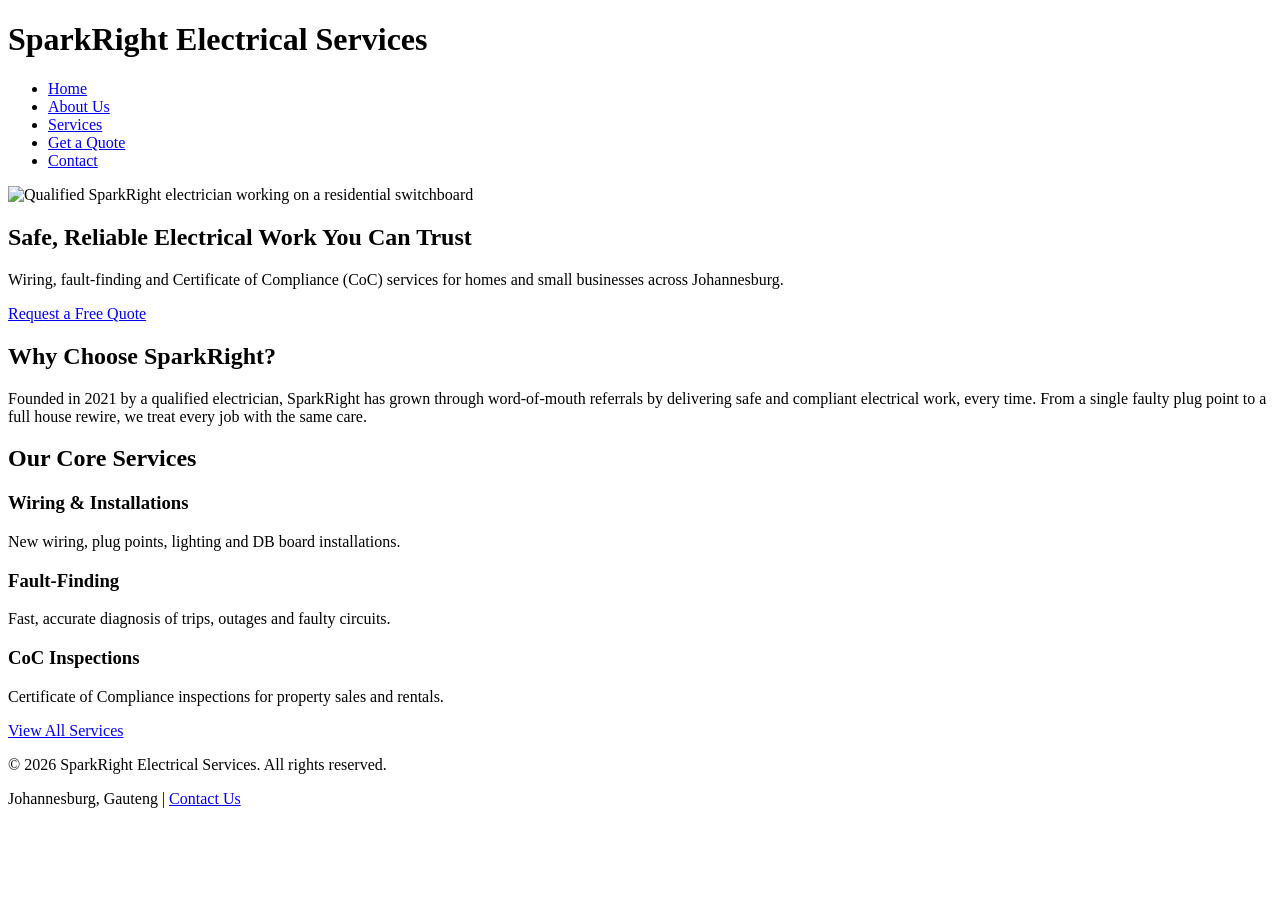
==== index.html @ 02b432ce "Add all HTML pages with semantic structure and navigation" ====
<!DOCTYPE html>
<html lang="en">
<head>
    <meta charset="UTF-8">
    <meta name="viewport" content="width=device-width, initial-scale=1.0">
    <title>SparkRight Electrical Services | Trusted Electricians in Johannesburg</title>
    <meta name="description" content="SparkRight Electrical Services provides safe, reliable and affordable residential and small commercial electrical work in Johannesburg.">
    <!-- Stylesheet will be added in Part 2 (CSS) -->
    <link rel="stylesheet" href="css/style.css">
</head>
<body>

    <!-- ============ HEADER ============ -->
    <header>
        <div class="logo">
            <h1>SparkRight <span>Electrical Services</span></h1>
        </div>

        <!-- ============ NAVIGATION ============ -->
        <!-- Same nav structure repeated on every page for consistent site-wide navigation -->
        <nav>
            <ul>
                <li><a href="index.html" aria-current="page">Home</a></li>
                <li><a href="about.html">About Us</a></li>
                <li><a href="services.html">Services</a></li>
                <li><a href="enquiry.html">Get a Quote</a></li>
                <li><a href="contact.html">Contact</a></li>
            </ul>
        </nav>
    </header>

    <!-- ============ MAIN CONTENT ============ -->
    <main>

        <!-- Hero section: main call-to-action for the homepage -->
        <section class="hero">
            <img src="images/hero-electrician.jpg" alt="Qualified SparkRight electrician working on a residential switchboard">
            <div class="hero-text">
                <h2>Safe, Reliable Electrical Work You Can Trust</h2>
                <p>Wiring, fault-finding and Certificate of Compliance (CoC) services for homes and small businesses across Johannesburg.</p>
                <a href="enquiry.html" class="cta-button">Request a Free Quote</a>
            </div>
        </section>

        <!-- Brief intro / summary of services, linking through to the full Services page -->
        <section class="intro">
            <h2>Why Choose SparkRight?</h2>
            <p>Founded in 2021 by a qualified electrician, SparkRight has grown through word-of-mouth
               referrals by delivering safe and compliant electrical work, every time. From a single
               faulty plug point to a full house rewire, we treat every job with the same care.</p>
        </section>

        <!-- Services summary cards -->
        <section class="services-preview">
            <h2>Our Core Services</h2>
            <div class="service-cards">
                <article class="card">
                    <h3>Wiring &amp; Installations</h3>
                    <p>New wiring, plug points, lighting and DB board installations.</p>
                </article>
                <article class="card">
                    <h3>Fault-Finding</h3>
                    <p>Fast, accurate diagnosis of trips, outages and faulty circuits.</p>
                </article>
                <article class="card">
                    <h3>CoC Inspections</h3>
                    <p>Certificate of Compliance inspections for property sales and rentals.</p>
                </article>
            </div>
            <a href="services.html">View All Services</a>
        </section>

    </main>

    <!-- ============ FOOTER ============ -->
    <footer>
        <p>&copy; 2026 SparkRight Electrical Services. All rights reserved.</p>
        <p>Johannesburg, Gauteng | <a href="contact.html">Contact Us</a></p>
    </footer>

</body>
</html>
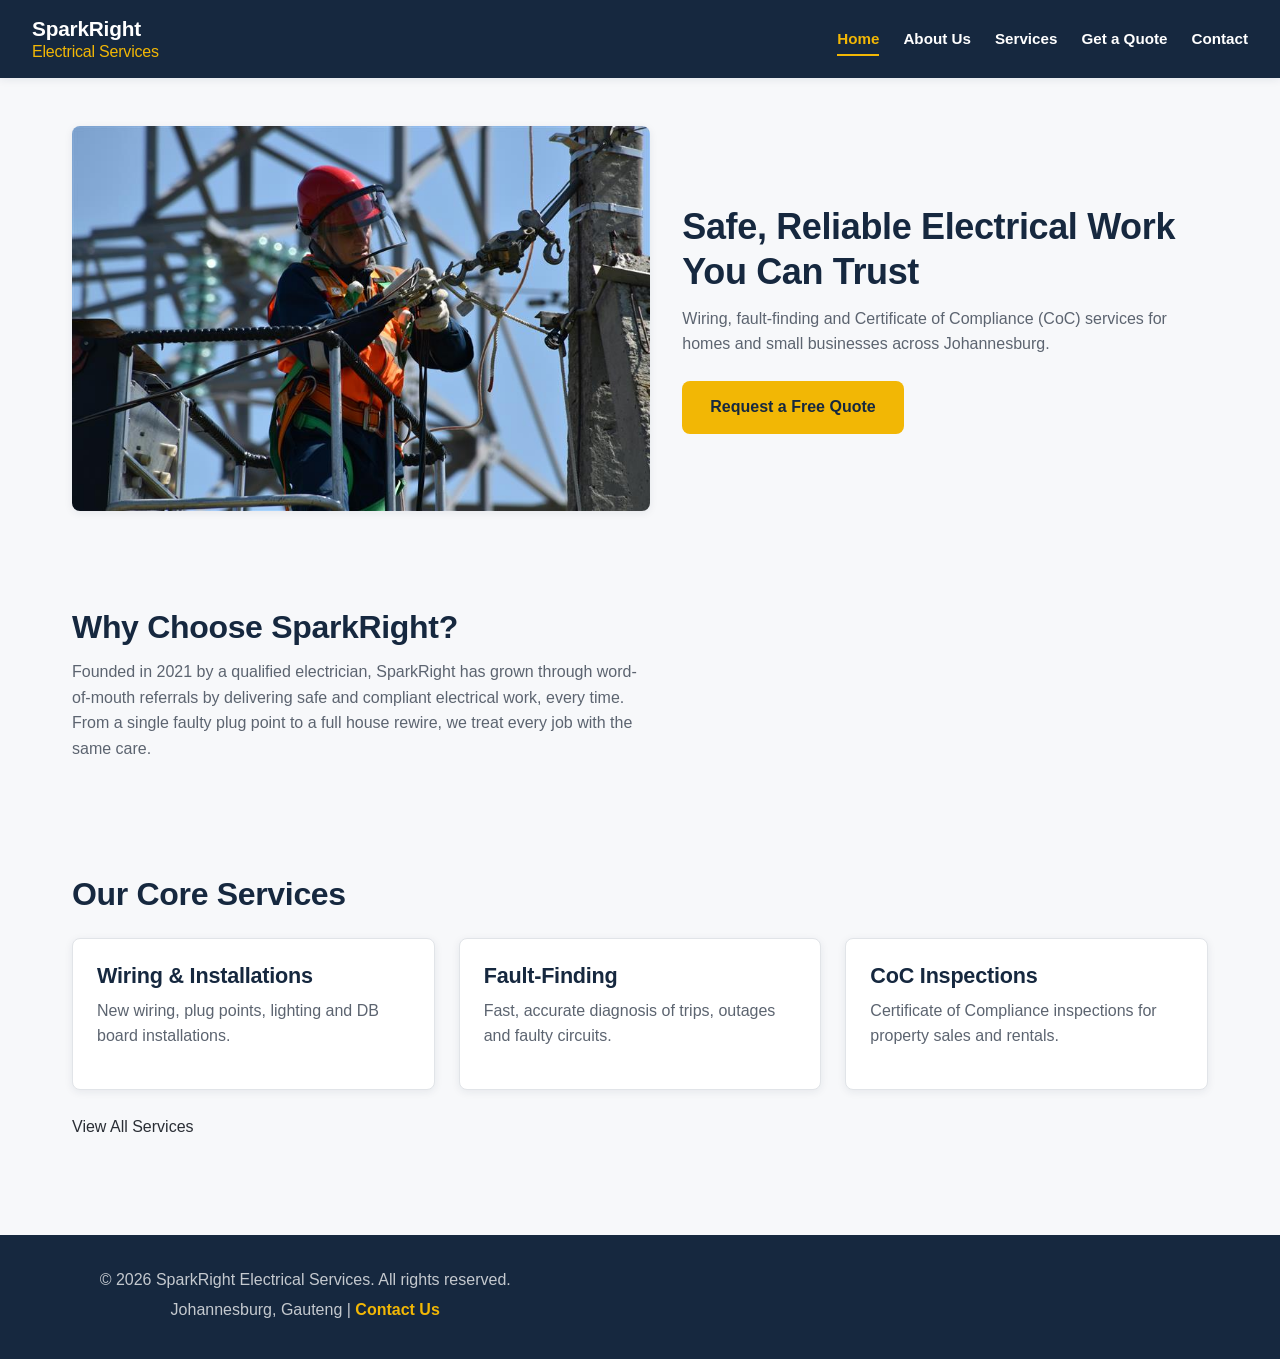
==== commit 98819cb7: "Use srcset, sizes, width/height and lazy loading on hero and team images (Part 2 feedback)" ====
--- a/index.html
+++ b/index.html
@@ -34,7 +34,15 @@
 
         <!-- Hero section: main call-to-action for the homepage -->
         <section class="hero">
-            <img src="images/hero-electrician.jpg" alt="Qualified SparkRight electrician working on a residential switchboard">
+            <img src="images/hero-electrician.jpg"
+     srcset="images/hero-electrician-480.jpg 480w,
+             images/hero-electrician-800.jpg 800w,
+             images/hero-electrician-1200.jpg 1200w,
+             images/hero-electrician.jpg 6000w"
+     sizes="(max-width: 768px) 100vw, 50vw"
+     width="6000" height="4000"
+     alt="Qualified SparkRight electrician working on a residential switchboard"
+     fetchpriority="high">
             <div class="hero-text">
                 <h2>Safe, Reliable Electrical Work You Can Trust</h2>
                 <p>Wiring, fault-finding and Certificate of Compliance (CoC) services for homes and small businesses across Johannesburg.</p>
--- a/css/style.css
+++ b/css/style.css
@@ -0,0 +1,478 @@
+﻿/* =========================================================
+   SparkRight Electrical Services -- style.css
+   Part 2: CSS Styling and Responsive Design
+   ========================================================= */
+
+/* ---------- 1. CSS Reset ---------- */
+* {
+    margin: 0;
+    padding: 0;
+    box-sizing: border-box;
+}
+
+html {
+    scroll-behavior: smooth;
+}
+
+img {
+    max-width: 100%;
+    display: block;
+}
+
+a {
+    text-decoration: none;
+    color: inherit;
+}
+
+ul {
+    list-style: none;
+}
+
+button {
+    font: inherit;
+    cursor: pointer;
+    border: none;
+}
+
+/* ---------- 2. Base Styles ---------- */
+:root {
+    --color-navy: #16283F;
+    --color-navy-light: #1F3A5C;
+    --color-amber: #F2B705;
+    --color-amber-dark: #D19E00;
+    --color-bg: #F7F8FA;
+    --color-white: #FFFFFF;
+    --color-text: #2A2E35;
+    --color-text-muted: #5C6470;
+    --color-border: #E1E4E8;
+
+    --font-base: 'Segoe UI', Tahoma, Geneva, Verdana, sans-serif;
+
+    --radius: 8px;
+    --shadow: 0 2px 8px rgba(22, 40, 63, 0.08);
+    --shadow-hover: 0 6px 16px rgba(22, 40, 63, 0.14);
+
+    --max-width: 75rem;
+}
+
+body {
+    font-family: var(--font-base);
+    color: var(--color-text);
+    background-color: var(--color-bg);
+    line-height: 1.6;
+    font-size: 1rem;
+}
+
+/* ---------- 3. Typography ---------- */
+h1, h2, h3, h4 {
+    font-weight: 700;
+    color: var(--color-navy);
+    line-height: 1.25;
+    letter-spacing: -0.01em;
+}
+
+h1 { font-size: 1.5rem; }
+h2 { font-size: 2rem; margin-bottom: 0.75rem; }
+h3 { font-size: 1.35rem; margin-bottom: 0.5rem; }
+h4 { font-size: 1.1rem; margin-bottom: 0.35rem; }
+
+p {
+    color: var(--color-text-muted);
+    margin-bottom: 1rem;
+    max-width: 65ch;
+}
+
+/* ---------- 4. Header & Navigation ---------- */
+header {
+    display: flex;
+    justify-content: space-between;
+    align-items: center;
+    flex-wrap: wrap;
+    gap: 1rem;
+    padding: 1rem 2rem;
+    background-color: var(--color-navy);
+    position: sticky;
+    top: 0;
+    z-index: 100;
+    box-shadow: var(--shadow);
+}
+
+.logo h1 {
+    color: var(--color-white);
+    font-size: 1.3rem;
+}
+
+.logo h1 span {
+    color: var(--color-amber);
+    font-weight: 400;
+    font-size: 1rem;
+    display: block;
+}
+
+header nav ul {
+    display: flex;
+    gap: 1.5rem;
+    flex-wrap: wrap;
+}
+
+header nav a {
+    color: var(--color-white);
+    font-weight: 600;
+    font-size: 0.95rem;
+    padding: 0.4rem 0;
+    border-bottom: 2px solid transparent;
+    transition: border-color 0.2s ease, color 0.2s ease;
+}
+
+header nav a:hover,
+header nav a:focus {
+    color: var(--color-amber);
+    border-bottom-color: var(--color-amber);
+}
+
+header nav a[aria-current="page"] {
+    color: var(--color-amber);
+    border-bottom-color: var(--color-amber);
+}
+
+/* ---------- 5. Main Layout Wrapper ---------- */
+main {
+    max-width: var(--max-width);
+    margin: 0 auto;
+    padding: 0 2rem;
+}
+
+section {
+    padding: 3rem 0;
+}
+
+.page-header {
+    text-align: center;
+    padding: 3rem 0 2rem;
+}
+
+.page-header p {
+    margin: 0 auto;
+    color: var(--color-text-muted);
+}
+
+/* ---------- 6. Hero Section (Home) ---------- */
+.hero {
+    display: grid;
+    grid-template-columns: 1.1fr 1fr;
+    align-items: center;
+    gap: 2rem;
+    padding: 3rem 0;
+}
+
+.hero img {
+    border-radius: var(--radius);
+    box-shadow: var(--shadow);
+}
+
+.hero-text h2 {
+    font-size: 2.25rem;
+}
+
+/* ---------- 7. Buttons / CTAs ---------- */
+.cta-button {
+    display: inline-block;
+    background-color: var(--color-amber);
+    color: var(--color-navy);
+    font-weight: 700;
+    padding: 0.85rem 1.75rem;
+    border-radius: var(--radius);
+    margin-top: 0.5rem;
+    transition: background-color 0.2s ease, transform 0.15s ease, box-shadow 0.2s ease;
+}
+
+.cta-button:hover {
+    background-color: var(--color-amber-dark);
+    box-shadow: var(--shadow-hover);
+    transform: translateY(-2px);
+}
+
+.cta-button:focus {
+    outline: 3px solid var(--color-navy-light);
+    outline-offset: 2px;
+}
+
+.cta-button:active {
+    transform: translateY(0);
+}
+
+/* ---------- 8. Service Cards (Home preview + Services page) ---------- */
+.service-cards {
+    display: grid;
+    grid-template-columns: repeat(3, 1fr);
+    gap: 1.5rem;
+    margin: 1.5rem 0;
+}
+
+.card,
+.service-detail {
+    background-color: var(--color-white);
+    border: 1px solid var(--color-border);
+    border-radius: var(--radius);
+    padding: 1.5rem;
+    box-shadow: var(--shadow);
+    transition: box-shadow 0.2s ease, transform 0.2s ease;
+}
+
+.card:hover,
+.service-detail:hover {
+    box-shadow: var(--shadow-hover);
+    transform: translateY(-3px);
+}
+
+.service-detail {
+    margin-bottom: 1.25rem;
+}
+
+.cta {
+    text-align: center;
+    background-color: var(--color-navy);
+    border-radius: var(--radius);
+    padding: 2.5rem 1.5rem;
+}
+
+.cta h3 {
+    color: var(--color-white);
+}
+
+/* ---------- 9. About Page ---------- */
+.history,
+.mission-vision {
+    max-width: 65ch;
+}
+
+.team-members {
+    display: grid;
+    grid-template-columns: repeat(2, 1fr);
+    gap: 1.5rem;
+    margin-top: 1rem;
+}
+
+.team-member {
+    background-color: var(--color-white);
+    border: 1px solid var(--color-border);
+    border-radius: var(--radius);
+    overflow: hidden;
+    box-shadow: var(--shadow);
+    transition: box-shadow 0.2s ease;
+}
+
+.team-member:hover {
+    box-shadow: var(--shadow-hover);
+}
+
+.team-member img {
+    height: 220px;
+    width: 100%;
+    object-fit: cover;
+}
+
+.team-member h4,
+.team-member p {
+    padding: 0 1rem;
+}
+
+.team-member p {
+    padding-bottom: 1rem;
+}
+
+/* ---------- 10. Forms (Enquiry + Contact) ---------- */
+.enquiry-form form,
+.contact-form form {
+    display: flex;
+    flex-direction: column;
+    max-width: 40rem;
+    background-color: var(--color-white);
+    border: 1px solid var(--color-border);
+    border-radius: var(--radius);
+    padding: 2rem;
+    box-shadow: var(--shadow);
+}
+
+.enquiry-form label,
+.contact-form label {
+    font-weight: 600;
+    font-size: 0.9rem;
+    color: var(--color-navy);
+    margin-top: 1rem;
+    margin-bottom: 0.35rem;
+}
+
+.enquiry-form input,
+.enquiry-form select,
+.enquiry-form textarea,
+.contact-form input,
+.contact-form textarea {
+    padding: 0.65rem 0.85rem;
+    border: 1px solid var(--color-border);
+    border-radius: var(--radius);
+    font-size: 0.95rem;
+    font-family: inherit;
+    background-color: var(--color-bg);
+    transition: border-color 0.2s ease, box-shadow 0.2s ease;
+}
+
+.enquiry-form input:focus,
+.enquiry-form select:focus,
+.enquiry-form textarea:focus,
+.contact-form input:focus,
+.contact-form textarea:focus {
+    outline: none;
+    border-color: var(--color-amber);
+    box-shadow: 0 0 0 3px rgba(242, 183, 5, 0.25);
+}
+
+.enquiry-form button,
+.contact-form button {
+    align-self: flex-start;
+    margin-top: 1.5rem;
+    background-color: var(--color-navy);
+    color: var(--color-white);
+    font-weight: 700;
+    padding: 0.85rem 1.75rem;
+    border-radius: var(--radius);
+    transition: background-color 0.2s ease, transform 0.15s ease;
+}
+
+.enquiry-form button:hover,
+.contact-form button:hover {
+    background-color: var(--color-navy-light);
+    transform: translateY(-2px);
+}
+
+.enquiry-form button:active,
+.contact-form button:active {
+    transform: translateY(0);
+}
+
+/* ---------- 11. Contact Page: Details + Service Areas ---------- */
+.contact-details p {
+    margin-bottom: 0.5rem;
+}
+
+.contact-details a {
+    color: var(--color-amber-dark);
+    font-weight: 600;
+}
+
+.service-areas {
+    display: grid;
+    gap: 1.5rem;
+}
+
+.location {
+    background-color: var(--color-white);
+    border: 1px solid var(--color-border);
+    border-radius: var(--radius);
+    padding: 1rem;
+    box-shadow: var(--shadow);
+}
+
+.location iframe {
+    border-radius: var(--radius);
+    margin-top: 0.5rem;
+}
+
+/* ---------- 12. Footer ---------- */
+footer {
+    background-color: var(--color-navy);
+    color: var(--color-white);
+    text-align: center;
+    padding: 2rem 1rem;
+    margin-top: 3rem;
+}
+
+footer p {
+    color: rgba(255, 255, 255, 0.75);
+    margin-bottom: 0.25rem;
+}
+
+footer a {
+    color: var(--color-amber);
+    font-weight: 600;
+}
+
+/* =========================================================
+   13. Responsive Design
+   ========================================================= */
+
+/* Tablet */
+@media (max-width: 1024px) {
+    .hero {
+        grid-template-columns: 1fr;
+    }
+
+    .service-cards {
+        grid-template-columns: repeat(2, 1fr);
+    }
+
+    main {
+        padding: 0 1.5rem;
+    }
+}
+
+/* Small tablet / large phone */
+@media (max-width: 768px) {
+    header {
+        flex-direction: column;
+        align-items: flex-start;
+        padding: 1rem 1.25rem;
+    }
+
+    header nav ul {
+        gap: 1rem;
+    }
+
+    .hero-text h2 {
+        font-size: 1.75rem;
+    }
+
+    .team-members {
+        grid-template-columns: 1fr;
+    }
+
+    .service-cards {
+        grid-template-columns: 1fr;
+    }
+}
+
+/* Mobile */
+@media (max-width: 480px) {
+    main {
+        padding: 0 1rem;
+    }
+
+    header nav ul {
+        flex-direction: column;
+        gap: 0.5rem;
+        width: 100%;
+    }
+
+    h2 {
+        font-size: 1.5rem;
+    }
+
+    .hero-text h2 {
+        font-size: 1.4rem;
+    }
+
+    .enquiry-form form,
+    .contact-form form {
+        padding: 1.25rem;
+    }
+
+    .cta-button,
+    .enquiry-form button,
+    .contact-form button {
+        width: 100%;
+        text-align: center;
+    }
+}
+
+/* Responsive images: keep aspect ratio with width/height attributes (Part 3) */
+img { max-width: 100%; height: auto; display: block; }
